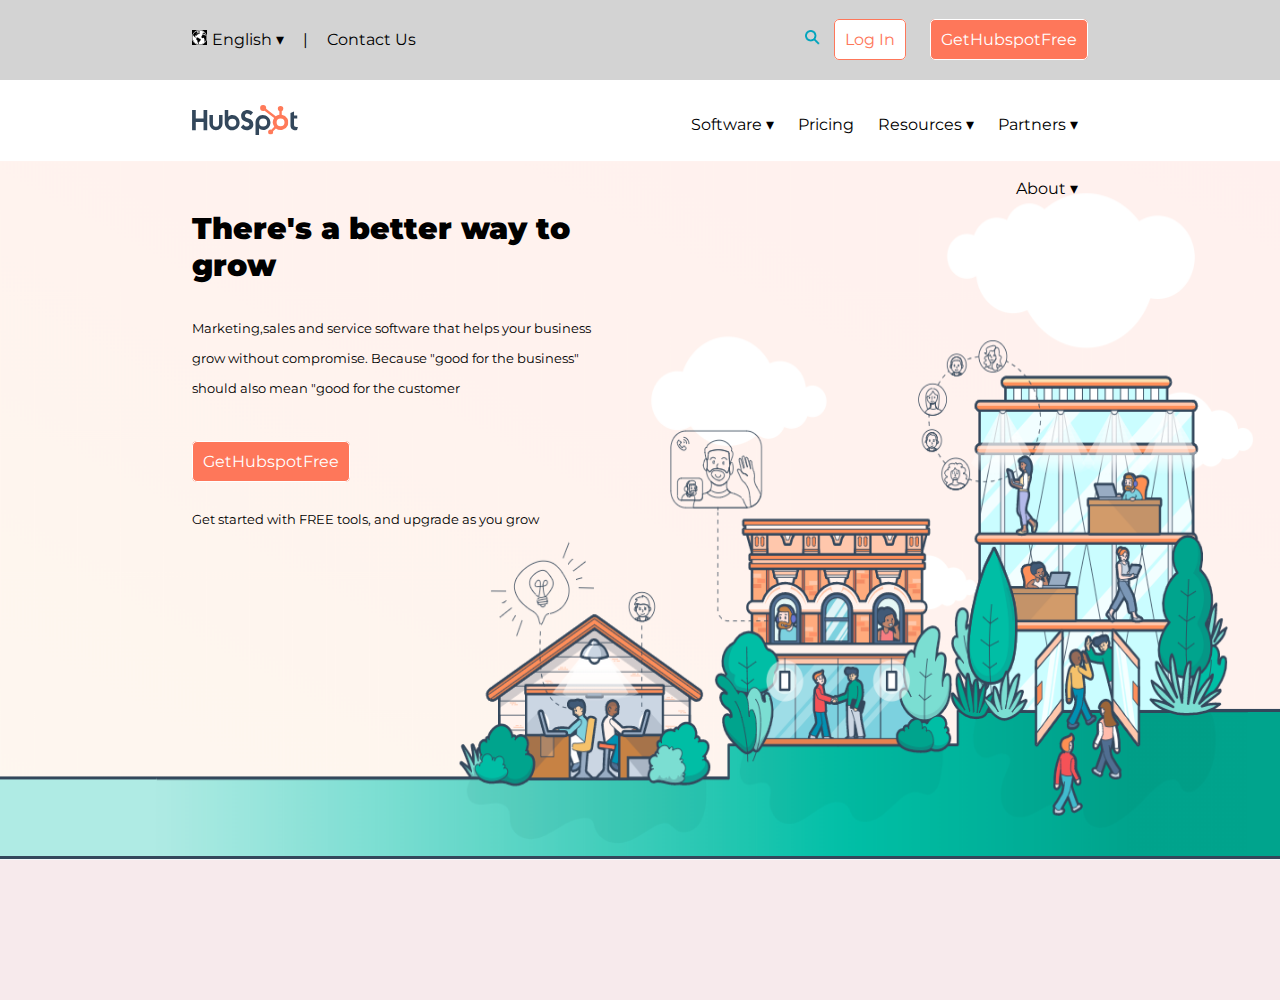
==== index.html @ 4a9423c4 "Site Header complete" ====
<!DOCTYPE html>
<html lang="en">
<head>
    <meta charset="UTF-8">
    <meta http-equiv="X-UA-Compatible" content="IE=edge">
    <meta name="viewport" content="width=device-width, initial-scale=1.0">
    <title>Hubspot</title>
    <link rel="stylesheet" href="./Asset/style.css">
    <link rel="preconnect" href="https://fonts.gstatic.com">
    <link href="https://fonts.googleapis.com/css2?family=Montserrat:wght@200;400;600;800&display=swap" rel="stylesheet"> 
</head>

<body>
    <!-- Header -->
    <header>

        <div class="first_head">
            <nav class="utility clearfix">
                <ul class="left_nav">
                    <li><img class="img_head" src="./Asset/IMG/globe.svg" alt=""><a href="">English &dtrif;</a></li>
                    <div class="vr">|</div>
                    <li><a href="">Contact Us</a></li>
                </ul>
                <ul class="right_nav">
                    <img class="search" src="./Asset/IMG/search-20icon.webp" alt="">
                    <li><a class="login" href="">Log In</a></li>
                    <li><a class="gethub" href="">GetHubspotFree</a></li>
                </ul>
            </nav>
        </div>
        <div class="second_head">
            <nav class="utility clearfix">
                <div class="img_hubspot">
                    <img class="hubspot" src="./Asset/IMG/logo.svg" alt="">
                </div>
                <div class="right_head">
                <ul>
                    <li>Software &dtrif;</li>
                    <li>Pricing</li>
                    <li>Resources &dtrif;</li>
                    <li>Partners &dtrif;</li>
                    <li>About &dtrif;</li>
                </ul>
                </div>
            </nav>
        </div>
        <section class="main_head">
            <div class="utility">
                <div class="s_head">
                    <h1 class="t_head"><strong>There's a better way to grow</strong></h1><br>
                    <p class="p_head">Marketing,sales and service software that helps your business grow without compromise. Because "good for the business" should also mean "good for the customer</p><br>
                    <span class="span_head">GetHubspotFree</span><br>
                    <p class="sp_head">Get started with FREE tools, and upgrade as you grow</p>
                </div>
            </div>
        </section>

    </header>
    
    <!-- /Header -->
    
</body>
</html>
---- Asset/style.css ----
/* Utility */

*{
    box-sizing: border-box;
    margin: 0;
    padding: 0;
    font-family: 'Montserrat', sans-serif;
}

.clearfix::after{
    display: table;
    content: "";
    clear: both;
}

.utility{
    width: 70%;
    margin: auto;
}

/* ******************* */

/* Header */

header{
    height: 1000px;
    background-color: rgb(247, 234, 236);
}

.first_head{
    height: 80px;
    background-color: lightgray;
}

ul li a{
    list-style: none;
    text-decoration: none;
    color: black;
}

.left_nav{
    width: 50%;
}

.img_head{
    background-color: black;
    height: 15px;
    margin-right: 5px;
}

.vr{
    margin-left: 15px;
    margin-right: 15px;
    display: inline-block;
}

.search{
    height: 15px;
}

.login{
    color: #FE775A;
    height: 30px;
    width: 60px;
    padding: 10px 10px;
    background-color: white;
    border: 1px solid #FE775A;
    border-radius: 5px;
    margin-left: 10px;
}   

.gethub{
    color: white;
    height: 30px;
    width: 60px;
    padding: 10px 10px;
    background-color: #FE775A;
    border: 1px solid white;
    border-radius: 5px;
    margin-left: 20px;
}

.left_nav, .right_nav{
    float: left;
}

 .left_nav li{
     display: inline-block;
     margin-top: 30px;
}

.right_nav li{
    display: inline-block;
    margin-top: 30px;
}

.right_nav{
    width: 50%;
    text-align: right;
    right: 0;
}    

.second_head{
    height: 80px;
    background-color: white;
}

.img_hubspot{
    float: left;
    width: 50%;
}

.hubspot{
    float: left;
    margin-top: 25px;
}

.right_head{
    width: 50%;
    float: left;
    text-align: right;
    right: 0;
}

.right_head ul li{
    display: inline-block;
    margin-top: 25px;
    padding: 10px;
}

.main_head{
    height: 700px;
    background-image: url(./IMG/jumbotron.png);
    background-size: 100% 700px;
    background-repeat: no-repeat;
    background-position: right;
}

.s_head{
    height: 400px;
    width: 400px;
}

.t_head{
    font-size: 30px;
    font-weight: 800;
    padding-bottom: 10px;
    padding-top: 50px;
}

.p_head{
    line-height: 30px;
    font-size: small;
    margin-bottom: 30px;
}

.span_head{
    color: white;
    height: 30px;
    width: 60px;
    padding: 10px 10px;
    background-color: #FE775A;
    border: 1px solid white;
    border-radius: 5px;
}

.sp_head{
    font-size: small;
    margin-top: 40px;
}

/* ******************* */
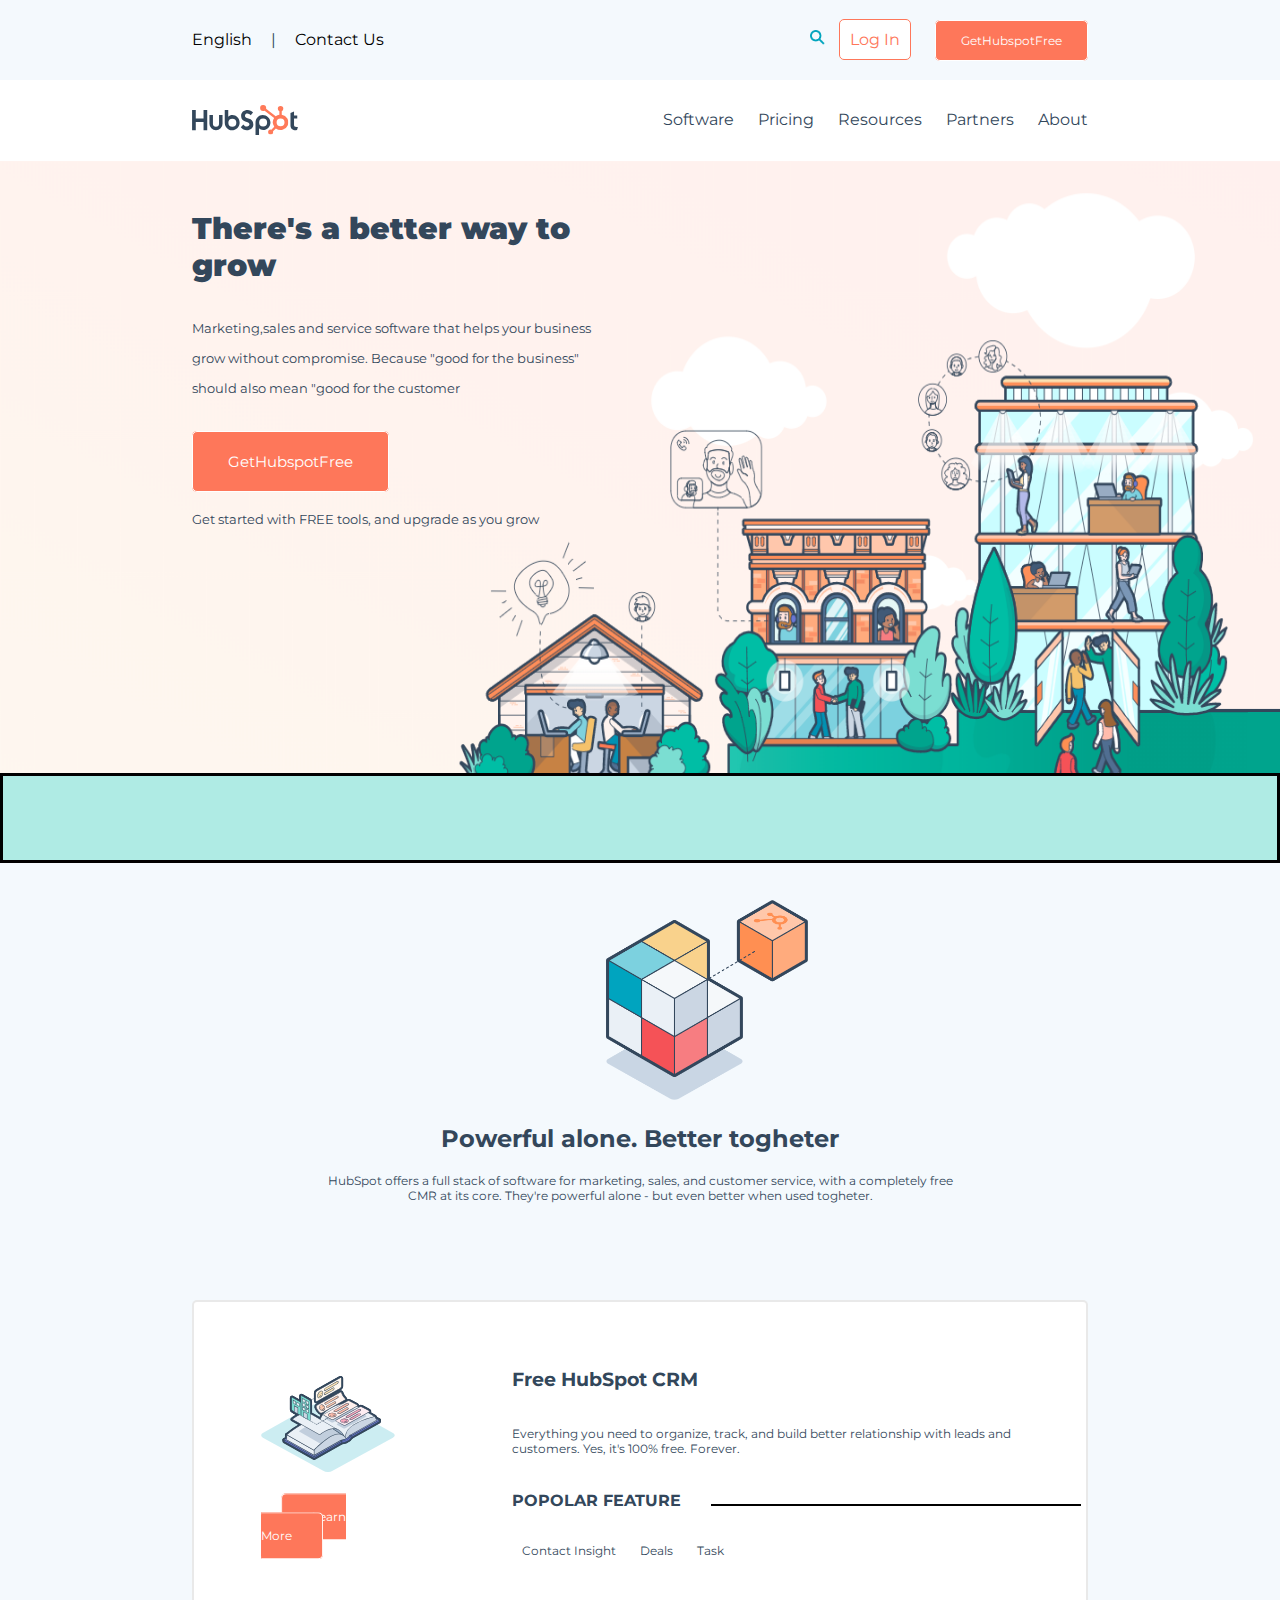
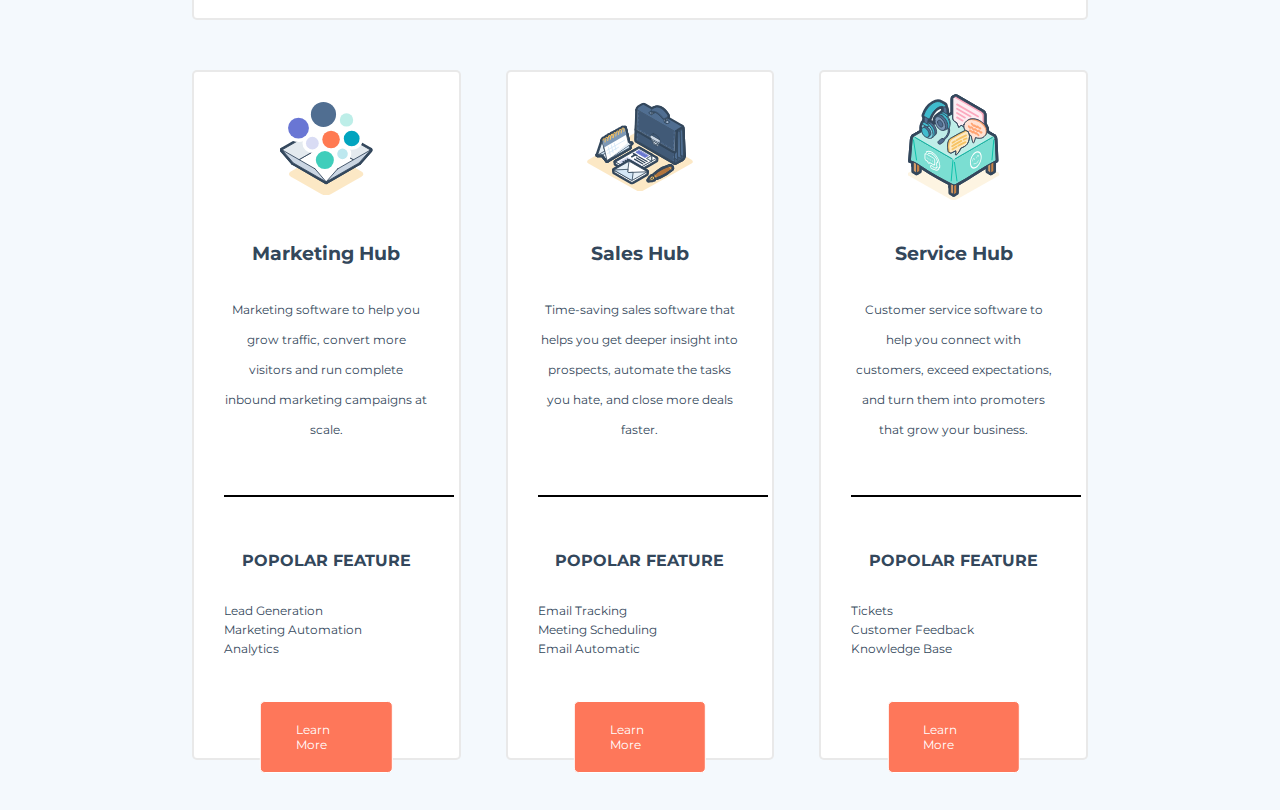
==== commit e3488f41: "First Section Main complete" ====
--- a/index.html
+++ b/index.html
@@ -8,6 +8,8 @@
     <link rel="stylesheet" href="./Asset/style.css">
     <link rel="preconnect" href="https://fonts.gstatic.com">
     <link href="https://fonts.googleapis.com/css2?family=Montserrat:wght@200;400;600;800&display=swap" rel="stylesheet"> 
+    <link rel="stylesheet" href="https://cdnjs.cloudflare.com/ajax/libs/font-awesome/5.15.3/css/all.min.css" integrity="sha512-iBBXm8fW90+nuLcSKlbmrPcLa0OT92xO1BIsZ+ywDWZCvqsWgccV3gFoRBv0z+8dLJgyAHIhR35VZc2oM/gI1w==" crossorigin="anonymous" />
+    <link rel="icon" href="./assets/img/HubSpot-Inversed-Favicon.webp" />
 </head>
 
 <body>
@@ -17,12 +19,18 @@
         <div class="first_head">
             <nav class="utility clearfix">
                 <ul class="left_nav">
-                    <li><img class="img_head" src="./Asset/IMG/globe.svg" alt=""><a href="">English &dtrif;</a></li>
+                    <li>
+                        <a href="">
+                            <i class="fas fa-globe-europe"></i>
+                            English
+                            <i class="fas fa-chevron-down fa-sm fa-fw"></i>
+                        </a>
+                    </li>
                     <div class="vr">|</div>
                     <li><a href="">Contact Us</a></li>
                 </ul>
                 <ul class="right_nav">
-                    <img class="search" src="./Asset/IMG/search-20icon.webp" alt="">
+                    <img class="search" src="./Asset/IMG/search-20icon.webp" alt="Search">
                     <li><a class="login" href="">Log In</a></li>
                     <li><a class="gethub" href="">GetHubspotFree</a></li>
                 </ul>
@@ -31,15 +39,15 @@
         <div class="second_head">
             <nav class="utility clearfix">
                 <div class="img_hubspot">
-                    <img class="hubspot" src="./Asset/IMG/logo.svg" alt="">
+                    <img class="hubspot" src="./Asset/IMG/logo.svg" alt="Logo">
                 </div>
                 <div class="right_head">
                 <ul>
-                    <li>Software &dtrif;</li>
+                    <li>Software <i class="fas fa-chevron-down fa-sm fa-fw"></i></li>
                     <li>Pricing</li>
-                    <li>Resources &dtrif;</li>
-                    <li>Partners &dtrif;</li>
-                    <li>About &dtrif;</li>
+                    <li>Resources <i class="fas fa-chevron-down fa-sm fa-fw"></i></li>
+                    <li>Partners <i class="fas fa-chevron-down fa-sm fa-fw"></i></li>
+                    <li>About <i class="fas fa-chevron-down fa-sm fa-fw"></i></li>
                 </ul>
                 </div>
             </nav>
@@ -51,13 +59,135 @@
                     <p class="p_head">Marketing,sales and service software that helps your business grow without compromise. Because "good for the business" should also mean "good for the customer</p><br>
                     <span class="span_head">GetHubspotFree</span><br>
                     <p class="sp_head">Get started with FREE tools, and upgrade as you grow</p>
+                    
                 </div>
             </div>
+            <div class="hl_head"></div>
         </section>
 
     </header>
     
     <!-- /Header -->
-    
+
+    <!-- Main -->
+    <main>
+
+        <!-- First Section Main -->
+
+        <div class="content_main">
+            <section class="utility">
+                <div class="container_1">
+                    <img class="cube" src="./Asset/IMG/cube.webp" alt="Cube">
+                    <h2 class="h_cube">Powerful alone. Better togheter</h2>
+                    <p class="p_cube">HubSpot offers a full stack of software for marketing, sales, and customer service, with a completely free CMR at its core. They're powerful alone - but even better when used togheter.</p>
+                </div>
+            </section>
+
+            <section class="utility">
+                <div class="container_2 clearfix">
+                    <div class="l_cont">
+                        <div class="position_l">
+                            <img class="book" src="./Asset/IMG/book.svg" alt="Book">
+                            <a class="learnmore" href="">Learn More</a>
+                        </div>
+                    </div>
+                    <div class="r_cont">
+                        <h3 class="r_title">Free HubSpot CRM</h3>
+                        <p class="cont_p">Everything you need to organize, track, and build better relationship with leads and <br> customers. Yes, it's 100% free. Forever.</p>
+                        <h4 class="pt">POPOLAR FEATURE</h4><div class="linee"></div>
+                        <div class="spandiv">
+                            <i class="fas fa-check-circle check"></i><span class="spancont">Contact Insight</span> 
+                            <i class="fas fa-check-circle check"></i><span class="spancont">Deals</span> 
+                            <i class="fas fa-check-circle check"></i><span class="spancont">Task</span>
+                        </div>
+                        
+                    </div>
+
+                </div>
+            </section>
+            
+            <section class="utility">
+                <div class="container_3 clearfix">
+
+                    <aside class="left_aside">
+                        <div class="img_aside">
+                            <img class="buble" src="./Asset/IMG/buble.svg" alt="Buble"><br>
+                            <h3 class="t_aside">Marketing Hub</h3>
+                            <p class="p_aside">Marketing software to help you grow traffic, convert more visitors and run complete inbound marketing campaigns at scale.</p>
+                            <div class="hr_aside"></div><br>
+                            <h4 class="h_aside"s>POPOLAR FEATURE</h4>
+                            <div class="divspan">
+                                <i class="fas fa-check-circle check"></i><span class="s_span">Lead Generation</span><br>
+                                <i class="fas fa-check-circle check"></i><span class="s_span">Marketing Automation</span><br>
+                                <i class="fas fa-check-circle check"></i><span class="s_span">Analytics</span><br>
+                            </div>
+                            <div class="div_learn">
+                                <a class="learn_more" href="">Learn More</a>
+                            </div>
+                            
+                
+                        </div>
+                    </aside>
+
+                    <aside class="center_aside">
+                        <div class="img_aside">
+                            <img class="office" src="./Asset/IMG/office.svg" alt="Office"><br>
+                            <h3 class="t_aside">Sales Hub</h3>
+                            <p class="p_aside">Time-saving sales software that helps you get deeper insight into prospects, automate the tasks you hate, and close more deals faster.</p>
+                            <div class="hr_aside"></div><br>
+                            <h4 class="h_aside"s>POPOLAR FEATURE</h4>
+                            <div class="divspan">
+                                <i class="fas fa-check-circle check"></i><span class="s_span">Email Tracking</span><br>
+                                <i class="fas fa-check-circle check"></i><span class="s_span">Meeting Scheduling</span><br>
+                                <i class="fas fa-check-circle check"></i><span class="s_span">Email Automatic</span><br>
+                            </div>
+                            <div class="div_learn">
+                                <a class="learn_more" href="">Learn More</a>
+                            </div>
+                        </div>
+                    </aside>
+
+                    <aside class="right_aside">
+                        <div class="img_aside">
+                            <img class="table" src="./Asset/IMG/table.svg" alt="Table"><br>
+                            <h3 class="t_aside">Service Hub</h3>
+                            <p class="p_aside">Customer service software to help you connect with customers, exceed expectations, and turn them into promoters that grow your business.</p>
+                            <div class="hr_aside"></div><br>
+                            <h4 class="h_aside"s>POPOLAR FEATURE</h4>
+                            <div class="divspan">
+                                <i class="fas fa-check-circle check"></i><span class="s_span">Tickets</span><br>
+                                <i class="fas fa-check-circle check"></i><span class="s_span">Customer Feedback</span><br>
+                                <i class="fas fa-check-circle check"></i><span class="s_span">Knowledge Base</span><br>
+                            </div>
+                            <div class="div_learn">
+                                <a class="learn_more" href="">Learn More</a>
+                            </div>
+                        </div>
+                    </aside>
+
+                </div>
+
+            </section>
+        </div>
+
+        <!-- /First Section Main -->
+
+        <!-- Second Section Main -->
+
+        <!-- /Second Section Main -->
+
+        <!-- Third Section Main -->
+
+        <!-- /Third Section Main -->
+
+    </main>
+    <!-- /Main -->
+
+    <!-- Footer -->
+    <footer>
+
+    </footer>
+    <!-- /Footer -->
+
 </body>
 </html>--- a/Asset/style.css
+++ b/Asset/style.css
@@ -5,6 +5,7 @@
     margin: 0;
     padding: 0;
     font-family: 'Montserrat', sans-serif;
+    color: #33475B;
 }
 
 .clearfix::after{
@@ -18,18 +19,22 @@
     margin: auto;
 }
 
+.check{
+    color: #FE775A;
+}
+
 /* ******************* */
 
 /* Header */
 
 header{
-    height: 1000px;
-    background-color: rgb(247, 234, 236);
+    height: 800px;
+    background-color: #FFF2EE;
 }
 
 .first_head{
     height: 80px;
-    background-color: lightgray;
+    background-color: #F4F9FD;
 }
 
 ul li a{
@@ -71,9 +76,8 @@
 
 .gethub{
     color: white;
-    height: 30px;
-    width: 60px;
-    padding: 10px 10px;
+    font-size: 12px;
+    padding: 12px 25px;
     background-color: #FE775A;
     border: 1px solid white;
     border-radius: 5px;
@@ -107,7 +111,7 @@
 
 .img_hubspot{
     float: left;
-    width: 50%;
+    width: 30%;
 }
 
 .hubspot{
@@ -116,7 +120,7 @@
 }
 
 .right_head{
-    width: 50%;
+    width: 70%;
     float: left;
     text-align: right;
     right: 0;
@@ -124,8 +128,9 @@
 
 .right_head ul li{
     display: inline-block;
-    margin-top: 25px;
-    padding: 10px;
+    margin-top: 30px;
+    padding-left: 20px;
+    padding-right: 0;
 }
 
 .main_head{
@@ -134,6 +139,7 @@
     background-size: 100% 700px;
     background-repeat: no-repeat;
     background-position: right;
+    position: relative;
 }
 
 .s_head{
@@ -156,9 +162,8 @@
 
 .span_head{
     color: white;
-    height: 30px;
-    width: 60px;
-    padding: 10px 10px;
+    font-size: 15px;
+    padding: 20px 35px;
     background-color: #FE775A;
     border: 1px solid white;
     border-radius: 5px;
@@ -169,4 +174,261 @@
     margin-top: 40px;
 }
 
+.hl_head{
+    background-color: #AFEBE4;
+    height: 90px;
+    margin-top: 213px;
+    border: 3px solid black;
+}
+
+/* ******************* */
+
+/* Main */
+
+/* First Section Main */
+
+.content_main{
+    background-color: #F4F9FD;
+    width: 100%;
+    padding-bottom: 50px;
+}
+
+.container_1{
+    height: 500px;
+    width: 70%;
+    margin: auto;
+}
+
+.cube{
+    height: 200px;
+    margin-top: 100px;
+    margin-left: 215px;
+}
+
+.h_cube{
+    text-align: center;
+    margin-top: 20px;
+}
+
+.p_cube{
+    text-align: center;
+    margin-top: 20px;
+    font-size: 12px;
+}
+
+.container_2{
+    height: 320px;
+    background-color: white;
+    border: 2px solid rgba(211, 211, 211, 0.5) ;
+    border-radius: 5px;
+}
+
+.l_cont{
+    height: 100%;
+    width: 30%;
+    float: left;
+    position: relative;
+}
+
+.position_l{
+    position: absolute;
+    top: 50%;
+    left: 50%;
+    transform: translate(-50%, -50%);
+}
+
+.book{
+    width: 100%;
+    margin-bottom: 30px;
+}
+
+.learnmore{
+    color: white;
+    font-size: 12px;
+    padding: 15px 30px;
+    background-color: #FE775A;
+    border: 1px solid white;
+    border-radius: 5px;
+    margin-left: 20px;
+    text-decoration: none;
+    text-align: center;
+}
+
+.r_cont{
+    height: 100%;
+    width: 70%;
+    float: left;
+    padding-left: 50px;
+}
+
+.r_title{
+    margin-top: 65px;
+    font-size: 1.2rem;
+}
+
+.cont_p{
+    font-size: 12px;
+    margin-top: 35px;
+}
+
+.pt{
+    margin-top: 35px;
+    display: inline-block;
+}
+
+.linee{
+    width: 370px;
+    border: 0.5px solid black;
+    display: inline-block;
+    margin-left: 30px;
+}
+
+.spandiv{
+    margin-top: 30px;
+}
+
+.spancont{
+    font-size: 12px;
+    margin-left: 10px;
+    margin-right: 10px;
+}    
+
+.container_3{
+    height: 690px;
+    margin-top: 50px;
+    width: 100%;
+}
+
+.left_aside{
+    float: left;
+    width: 30%;
+    margin-right: 5%;
+    height: 100%;
+    background-color: white;
+    border: 2px solid rgba(211, 211, 211, 0.5);
+    border-radius: 5px;
+}
+
+.img_aside{
+    height: 150px;
+    position: relative;
+}
+
+.buble{
+    width: 35%;
+    position: absolute;
+    top: 50%;
+    left: 50%;
+    transform: translate(-50%, -50%);
+}
+
+.t_aside{
+    text-align: center;
+    margin-top: 150px;
+    font-size: 1.2rem;
+}
+
+.p_aside{
+    font-size: 12px;
+    text-align: center;
+    margin-top: 30px;
+    padding-left: 30px;
+    padding-right: 30px;
+    line-height: 30px;
+}
+
+.hr_aside{
+    border: 0.5px solid black;
+    width: 230px;
+    margin-top: 50px;
+    margin-left: 30px;
+}
+
+.h_aside{
+    text-align: center;
+    margin-top: 35px;
+}
+
+.s_span{
+    font-size: 12px;
+    padding-left: 10px;
+}
+
+.divspan{
+    margin-top: 30px;
+    margin-left: 20px;
+}
+
+.div_learn{
+    height: 100px;
+    margin-top: 30px;
+    position: relative;
+}
+
+.learn_more{
+    color: white;
+    font-size: 12px;
+    padding: 20px 35px;
+    background-color: #FE775A;
+    border: 1px solid white;
+    border-radius: 5px;
+    text-decoration: none;
+    position: absolute;
+    top: 50%;
+    left: 50%;
+    transform: translate(-50%, -50%);
+}
+
+.center_aside{
+    float: left;
+    width: 30%;
+    margin-right: 5%;
+    height: 100%;
+    background-color: white;
+    border: 2px solid rgba(211, 211, 211, 0.5);
+    border-radius: 5px;
+}
+
+.office{
+    width: 40%;
+    position: absolute;
+    top: 50%;
+    left: 50%;
+    transform: translate(-50%, -50%);
+}
+
+.right_aside{
+    float: left;
+    width: 30%;
+    background-color: black;
+    height: 100%;
+    background-color: white;
+    border: 2px solid rgba(211, 211, 211, 0.5);
+    border-radius: 5px;
+}
+
+.table{
+    width: 35%;
+    position: absolute;
+    top: 50%;
+    left: 50%;
+    transform: translate(-50%, -50%);
+}
+
+/* ******************* */
+
+/* Second Section Main */
+
+/* ******************* */
+
+/* Third Section Main */
+
+/* ******************* */
+
+/* ******************* */
+
+/* Footer */
+
+
+
 /* ******************* */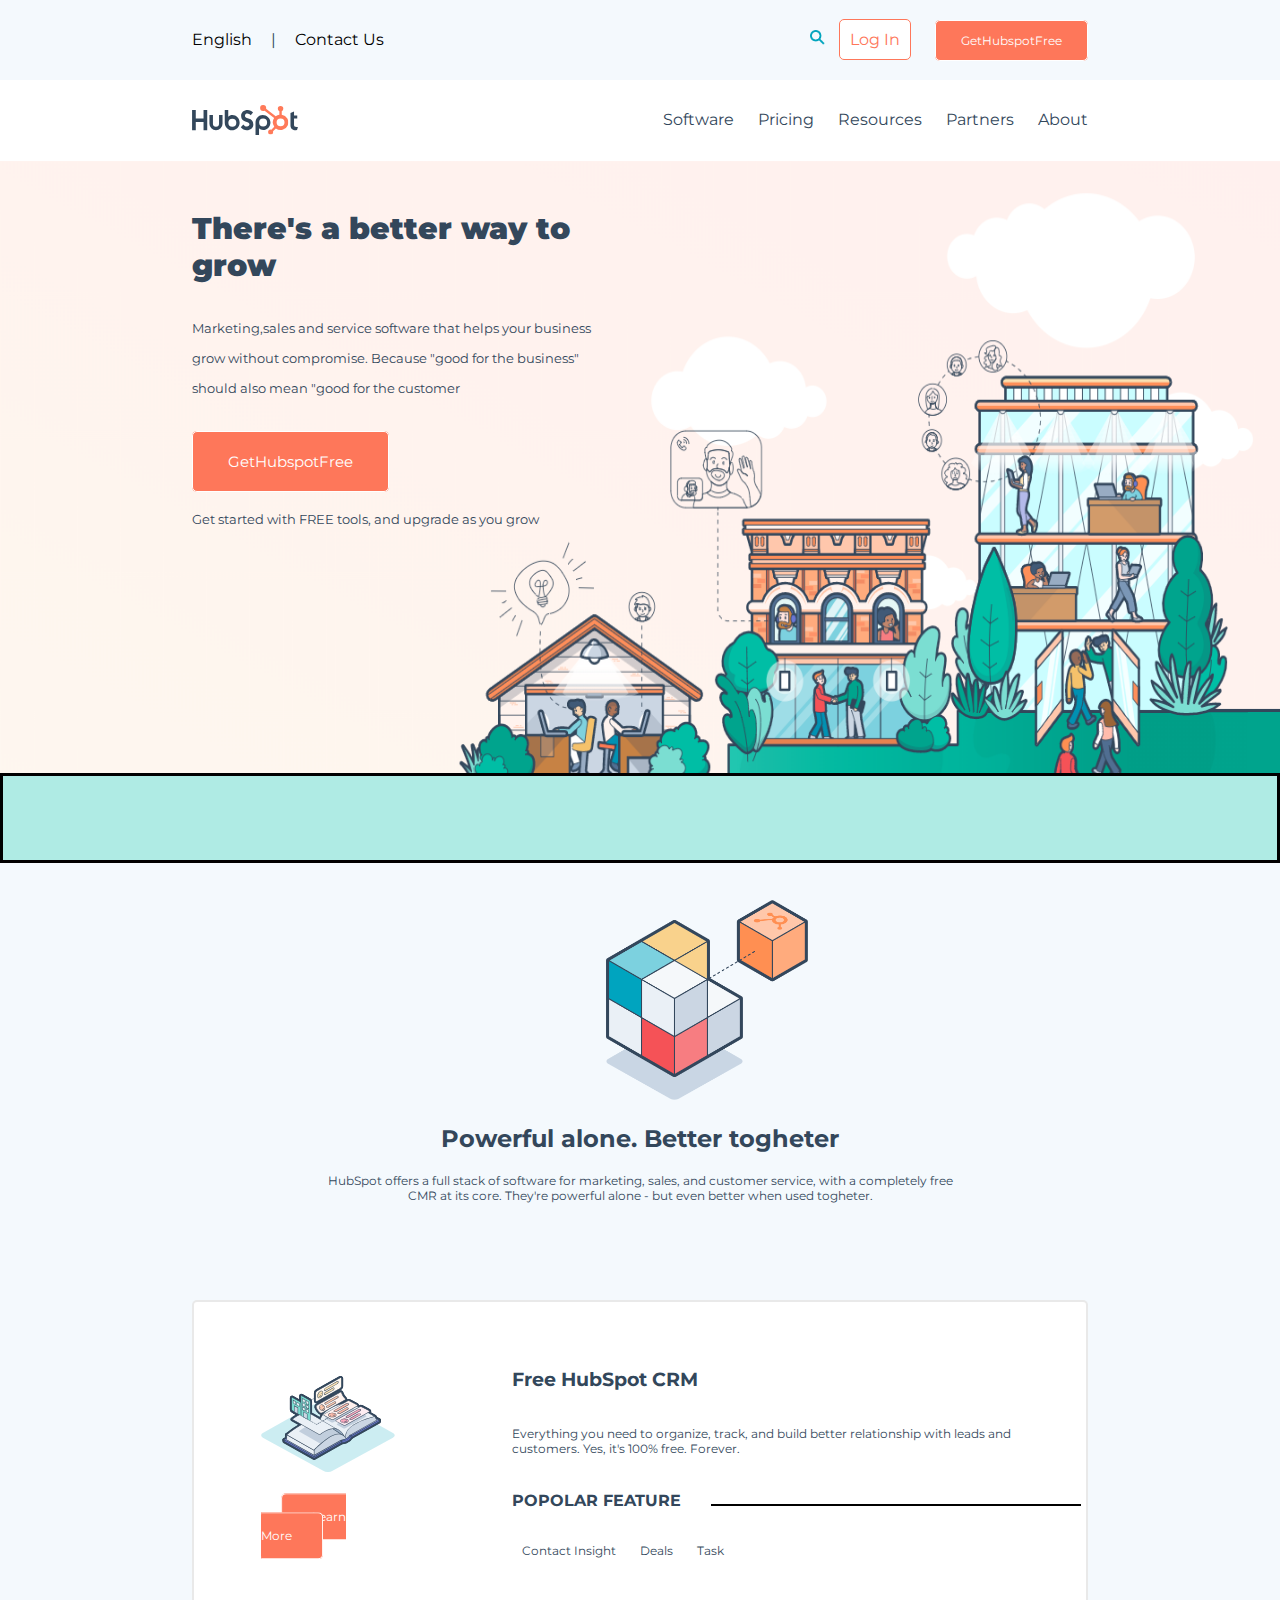
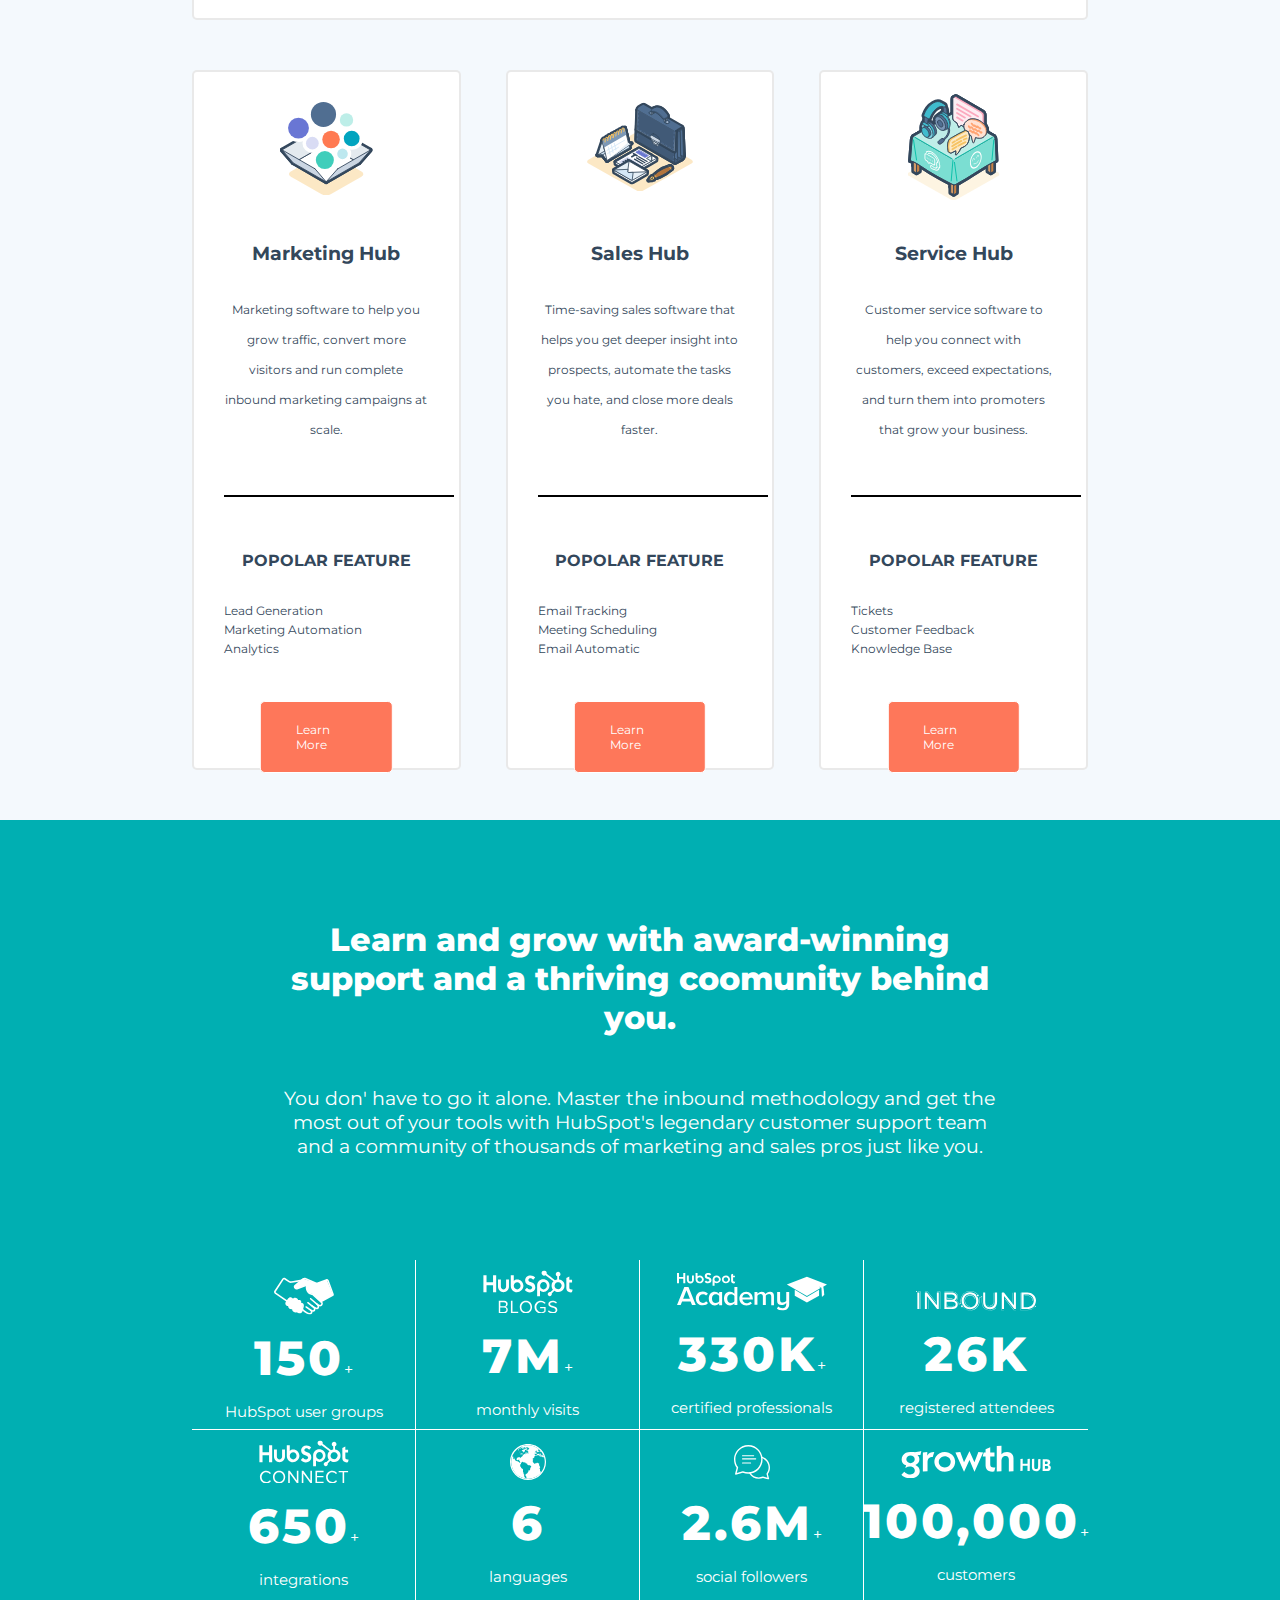
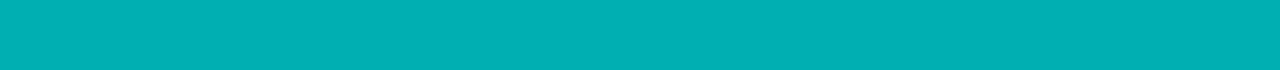
==== commit d1fa49cf: "Second Section Main complete" ====
--- a/index.html
+++ b/index.html
@@ -174,6 +174,79 @@
 
         <!-- Second Section Main -->
 
+        <div class="contblue">
+            <section class="sectionblue utility">
+                <div class="divblue">
+                    <h2 class="hblue">Learn and grow with award-winning support and a thriving coomunity behind you.</h2><br>
+                    <p class="pblue">You don' have to go it alone. Master the inbound methodology and get the most out of your tools with HubSpot's legendary customer support team and a community of thousands of marketing and sales pros just like you.</p>
+                </div>
+            </section>
+
+            <section class="sectable utility">
+                <div class="mastertable clearfix">
+                    <div class="table1">
+                        <div class="tablecenter">
+                            <img class="imgtable" src="./Asset/IMG/hands.svg" alt=""><br>
+                            <h3 class="htable">150</h3><span class="plustable">+</span><br>
+                            <p class="stable">HubSpot user groups</p>
+                        </div>
+                    </div>
+                    <div class="table2">
+                        <div class="tablecenter">
+                            <img class="imgtableblog" src="./Asset/IMG/blogs.svg" alt=""><br>
+                            <h3 class="htable">7M</h3><span class="plustable">+</span><br>
+                            <p class="stable">monthly visits</p>
+                        </div>
+                    </div>
+                    <div class="table3">
+                        <div class="tablecenter">
+                            <img class="imgtableac" src="./Asset/IMG/academy.svg" alt=""><br>
+                            <h3 class="htable">330K</h3><span class="plustable">+</span><br>
+                            <p class="stable">certified professionals</p>
+                        </div>
+                    </div>
+                    <div class="table4">
+                        <div class="tablecenter">
+                            <img class="imgtablebound" src="./Asset/IMG/inbound.svg" alt=""><br>
+                            <h3 class="htable">26K</h3><br>
+                            <p class="stable">registered attendees</p>
+                        </div>
+                    </div>
+                    <div class="table5">
+                        <div class="tablecenter">
+                            <img class="imgtableconn" src="./Asset/IMG/connect.svg" alt=""><br>
+                            <h3 class="htable">650</h3><span class="plustable">+</span><br>
+                            <p class="stable">integrations</p>
+                        </div>
+                    </div>
+                    <div class="table6">
+                        <div class="tablecenter">
+                            <img class="imgtableglobe" src="./Asset/IMG/globe.svg" alt=""><br>
+                            <h3 class="htable">6</h3><br>
+                            <p class="stable">languages</p>
+                        </div>
+                    </div>
+                    <div class="table7">
+                        <div class="tablecenter">
+                            <img class="imgtablefollow" src="./Asset/IMG/followers.svg" alt=""><br>
+                            <h3 class="htable">2.6M</h3><span class="plustable">+</span><br>
+                            <p class="stable">social followers</p>
+                        </div>
+                    </div>
+                    <div class="table8">
+                        <div class="tablecenter">
+                            <img class="imgtablegrowth" src="./Asset/IMG/growth.svg" alt=""><br>
+                            <h3 class="htable">100,000</h3><span class="plustable">+</span><br>
+                            <p class="stable">customers</p>
+                        </div>
+                    </div>
+
+                </div>
+
+            </section>
+
+        </div>
+
         <!-- /Second Section Main -->
 
         <!-- Third Section Main -->
--- a/Asset/style.css
+++ b/Asset/style.css
@@ -294,7 +294,7 @@
 }    
 
 .container_3{
-    height: 690px;
+    height: 700px;
     margin-top: 50px;
     width: 100%;
 }
@@ -419,6 +419,179 @@
 
 /* Second Section Main */
 
+.contblue{
+    height: 850px;
+    background-color: #00AFB2;
+}
+
+.sectionblue{
+    height: 40%;
+}
+
+.divblue{
+    width: 80%;
+    margin: auto;
+    padding-top: 100px;
+    
+}
+
+.hblue{
+    font-size: 2rem;
+    font-weight: 800;
+    text-align: center;
+    color: white;
+}
+
+.pblue{
+    text-align: center;
+    font-size: 1.2rem;
+    padding-top: 30px;
+    color: white;
+}
+
+.sectable{
+    height: 40%;
+    margin-top: 100px;
+}
+
+.mastertable{
+    height: 100%;
+    width: 100%;
+}
+
+.tablecenter{
+    position: absolute;
+    top: 50%;
+    left: 50%;
+    transform: translate(-50%, -50%);
+    text-align: center;
+    width: 300px;
+}
+
+.imgtable{
+    width: 20%;
+}
+
+.htable{
+    color: white;
+    font-weight: 800;
+    font-size: 3rem;
+    display: inline-block;
+    letter-spacing: 3px;
+    padding-top: 10px;
+}  
+
+.plustable{
+    color: white;
+}
+
+.stable{
+    color: white;
+    font-size: 15px;
+    text-align: center;
+    width: 300px;
+    margin-top: 15px;
+
+}
+
+.table1{
+    float: left;
+    width: 25%;
+    height: 50%;
+    position: relative;
+    border-bottom: 1px solid white;
+    border-right: 1px solid white;
+}
+
+
+
+.table2{
+    float: left;
+    width: 25%;
+    height: 50%;
+    position: relative;
+    border-bottom: 1px solid white;
+    border-right: 1px solid white;
+    
+}
+
+.imgtableblog{
+    width: 30%;
+}
+
+.table3{
+    float: left;
+    width: 25%;
+    height: 50%;
+    position: relative;
+    border-bottom: 1px solid white;
+    border-right: 1px solid white;
+}
+
+.imgtableac{
+    width: 50%;
+}
+.table4{
+    float: left;
+    width: 25%;
+    height: 50%;
+    position: relative;
+    border-bottom: 1px solid white;
+}
+
+.imgtablebound{
+    width:40%;
+}
+
+.table5{
+    float: left;
+    width: 25%;
+    height: 50%;
+    position: relative;
+    border-right: 1px solid white;
+}
+
+.imgtableconn{
+    width: 30%;
+}
+
+.table6{
+    float: left;
+    width: 25%;
+    height: 50%;
+    position: relative;
+    border-right: 1px solid white;
+}
+
+.imgtableglobe{
+    width: 12%;
+}
+
+.table7{
+    float: left;
+    width: 25%;
+    height: 50%;
+    position: relative;
+    border-right: 1px solid white;
+}
+
+.imgtablefollow{
+    width: 12%;
+}
+
+.table8{
+    float: left;
+    width: 25%;
+    height: 50%;
+    position: relative;
+}
+
+.imgtablegrowth{
+    width: 50%;
+}
+
+
+
 /* ******************* */
 
 /* Third Section Main */
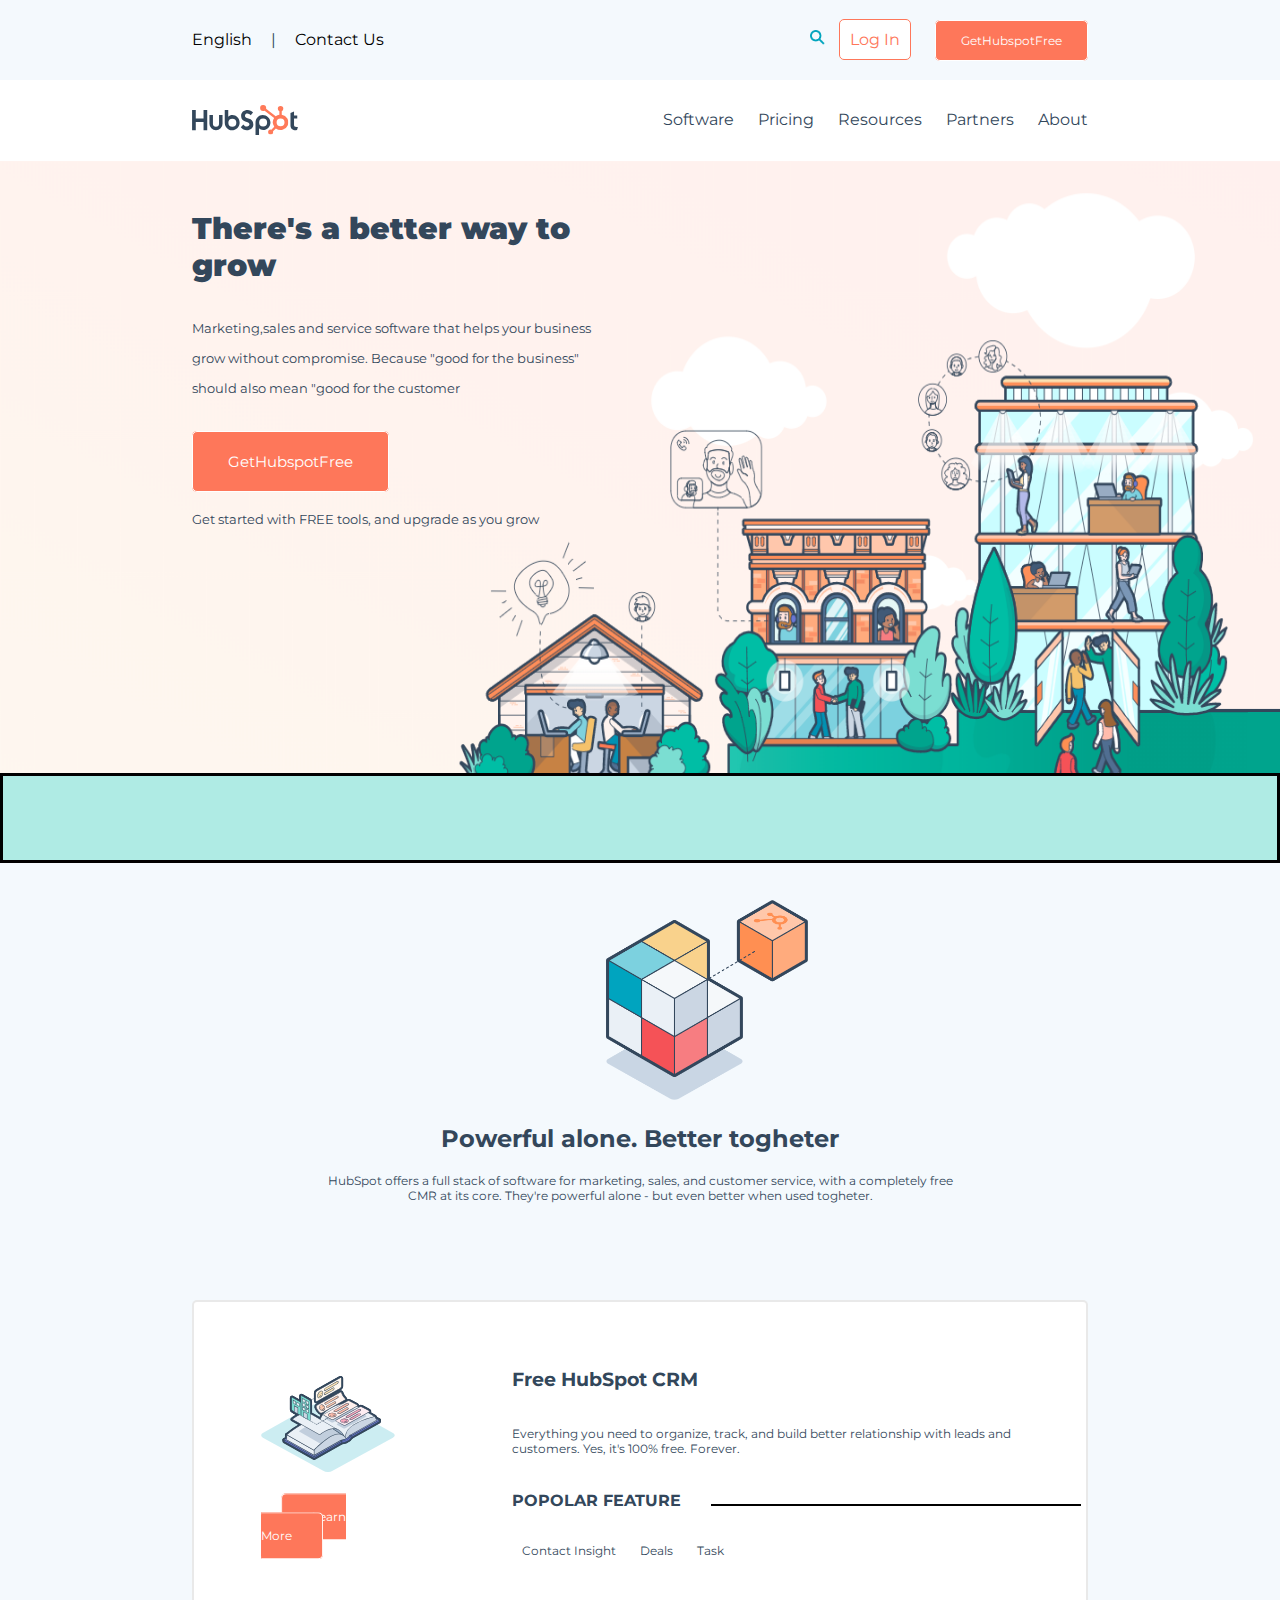
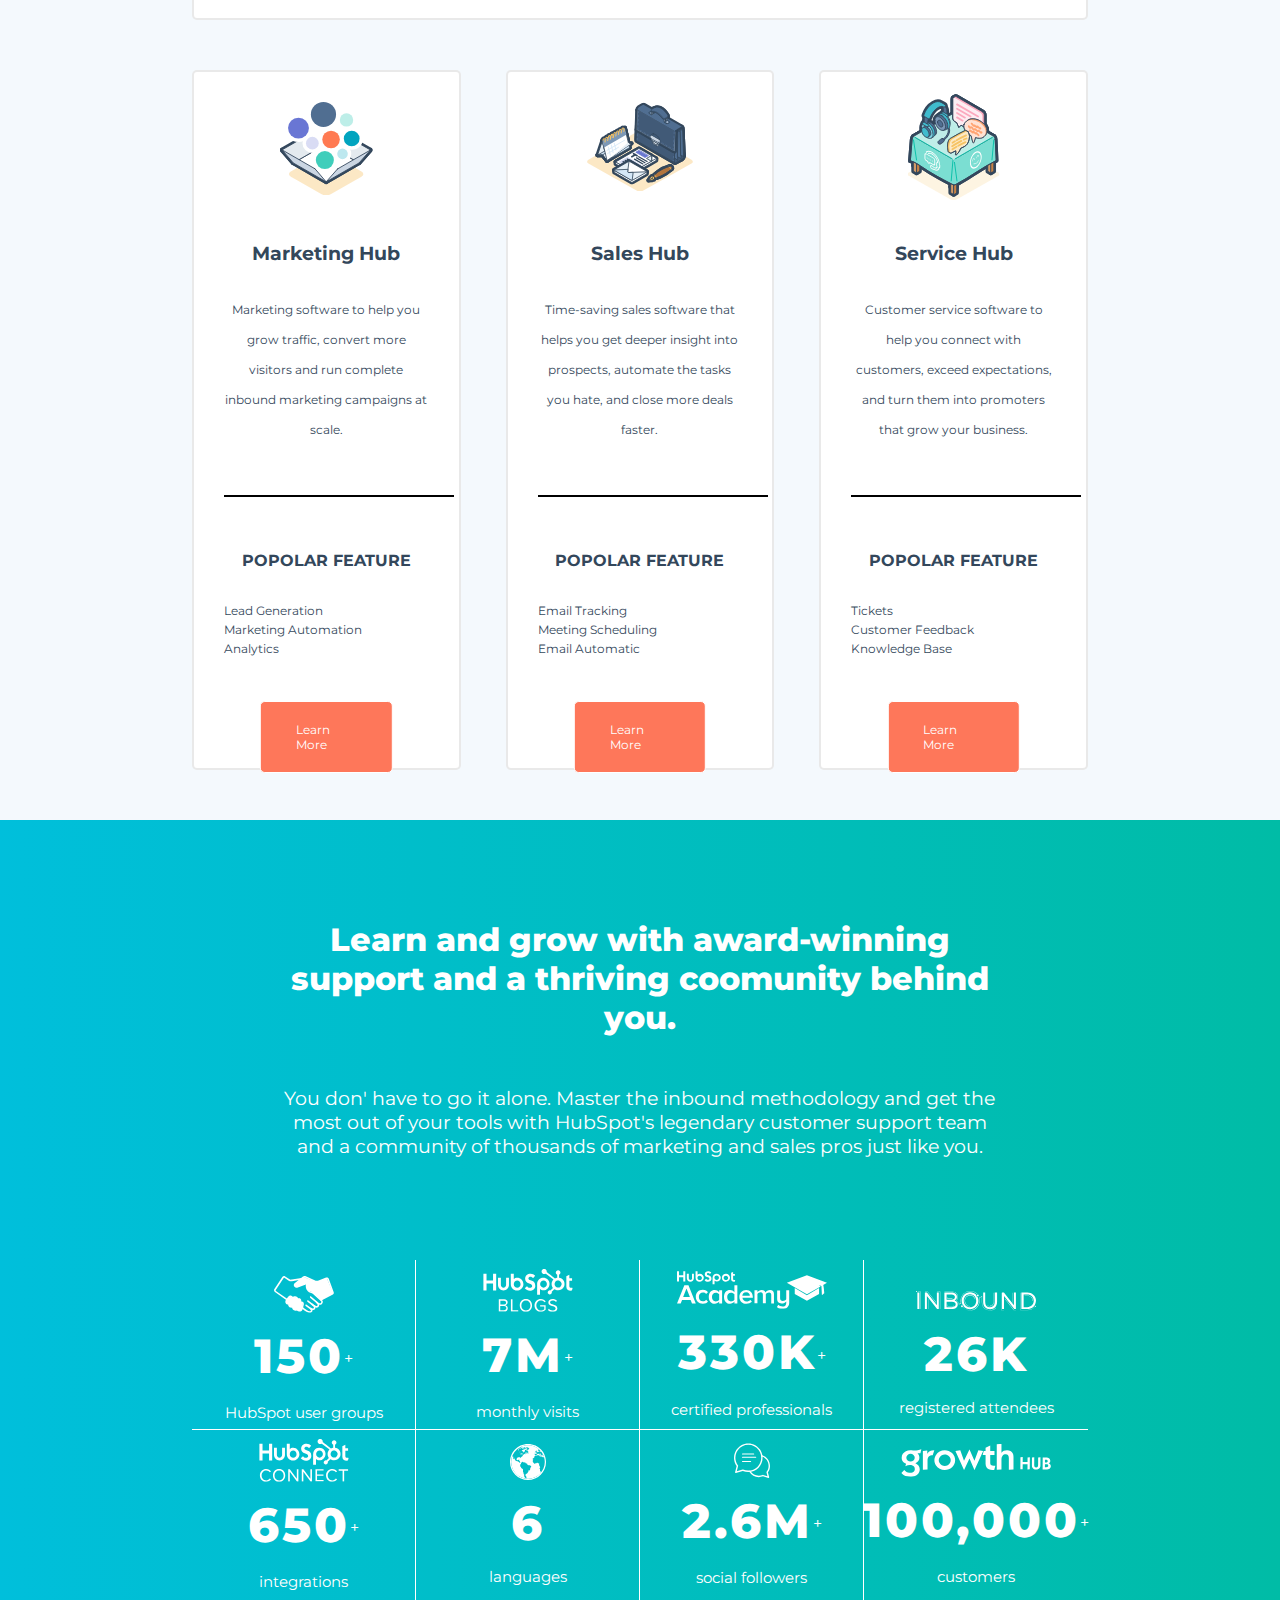
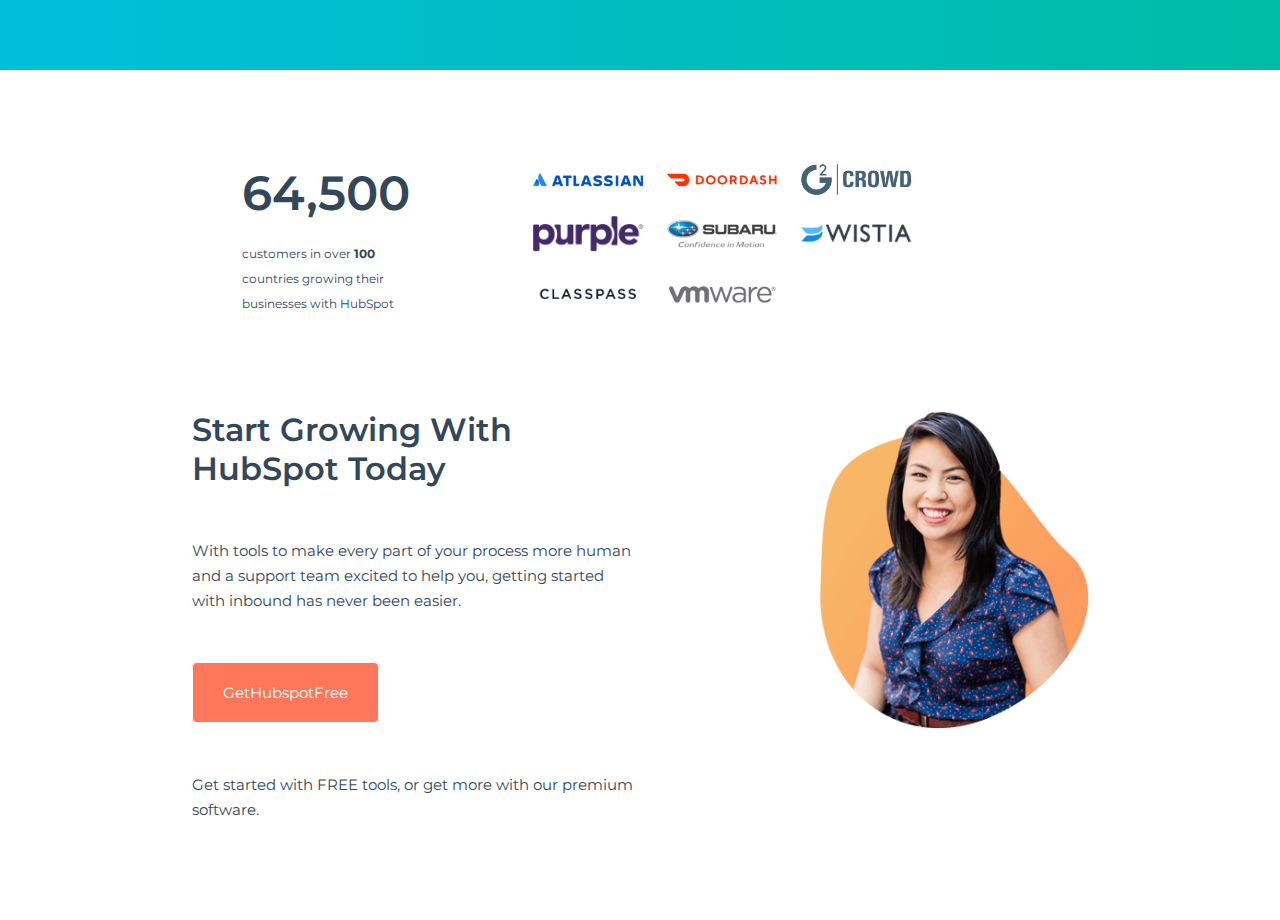
==== commit 9357820d: "Third Section Main complete" ====
--- a/index.html
+++ b/index.html
@@ -251,6 +251,43 @@
 
         <!-- Third Section Main -->
 
+        <section class="secpartner utility">
+
+            <div class="firstpartner clearfix">
+                <div class="firstpartnerleft">
+                    <div class="partnerposition">
+                        <h2 class="hfirstleft">64,500</h2><br>
+                        <p class="pfirstleft">customers in over <strong>100</strong> countries growing their businesses with HubSpot </p>
+                    </div>
+                </div>
+                <div class="divlogo">
+                    <div class="logomargin partnerposition clearfix">
+                        <img class="partnerlogo" src="./Asset/IMG/atlasian.webp" alt="Logo Atlassian">
+                        <img class="partnerlogo" src="./Asset/IMG/doordash.webp" alt="Logo Doordash">
+                        <img class="partnerlogo" src="./Asset/IMG/g2crowd.webp" alt="Logo Crowd">
+                        <img class="partnerlogo" src="./Asset/IMG/purple.webp" alt="Logo Purple">
+                        <img class="partnerlogo" src="./Asset/IMG/subaru.webp" alt="Logo Subaru">
+                        <img class="partnerlogo" src="./Asset/IMG/wistia.webp" alt="Logo Wistia">
+                        <img class="partnerlogo" src="./Asset/IMG/classpass.webp" alt="Logo Classpass">
+                        <img class="partnerlogo" src="./Asset/IMG/vmware.webp" alt="Logo VMware">
+                    </div>
+                </div>
+            </div>
+
+            <div class="secondpartner clearfix">
+                <div class="divadvertising">
+                    <h3 class="hadvertising">Start Growing With HubSpot Today</h3>
+                    <p class="padvertising">With tools to make every part of your process more human and a support team excited to help you, getting started with inbound has never been easier.</p>
+                    <a class="gethubadvertising" href="">GetHubspotFree</a>
+                    <p class="padvertising2">Get started with FREE tools, or get more with our premium software.</p>
+                </div>
+                <div class="happyuser">
+                    <img src="./Asset/IMG/woman.webp" alt="">
+                </div>
+            </div>
+
+        </section>
+
         <!-- /Third Section Main -->
 
     </main>
--- a/Asset/style.css
+++ b/Asset/style.css
@@ -421,7 +421,7 @@
 
 .contblue{
     height: 850px;
-    background-color: #00AFB2;
+    background: linear-gradient(270deg, #00BCA6 0%, #00BFDB 100%);
 }
 
 .sectionblue{
@@ -483,6 +483,9 @@
 
 .plustable{
     color: white;
+    vertical-align: middle;
+    display: inline-block;
+    margin-bottom: 20px;
 }
 
 .stable{
@@ -590,12 +593,109 @@
     width: 50%;
 }
 
-
-
 /* ******************* */
 
 /* Third Section Main */
 
+.secpartner{
+    height: 850px;
+}
+
+.firstpartner{
+    height: 40%;
+}
+
+.firstpartnerleft{
+    height: 100%;
+    width: 30%;
+    position: relative;
+    float: left;
+}
+
+.partnerposition{
+    position: absolute;
+    top: 50%;
+    left: 50%;
+    transform: translate(-50%, -50%);
+}
+
+.hfirstleft{
+    font-size: 3rem;
+    font-weight: 600;
+}
+
+.pfirstleft{
+    font-size: 12px;
+    line-height: 25px;
+}
+
+.divlogo{
+    height: 100%;
+    width: 70%;
+    float: left;
+    position: relative;
+}
+
+.logomargin{
+    width: 80%;
+}
+
+.partnerlogo{
+    width: 110px;
+    margin: 10px;
+    vertical-align: middle;
+}
+
+
+.secondpartner{
+    height: 60%;
+}
+
+.divadvertising{
+    height: 100%;
+    width: 50%;
+    float: left;
+}
+
+.hadvertising{
+    font-weight: 600;
+    font-size: 2rem;
+}
+
+.padvertising{
+    margin-top: 50px;
+    font-size: 15px;
+    line-height: 25px;
+    margin-bottom: 70px;
+}
+
+.gethubadvertising{
+    color: white;
+    font-size: 15px;
+    padding: 20px 30px;
+    background-color: #FE775A;
+    border: 1px solid white;
+    border-radius: 5px;
+    text-decoration: none;
+}
+
+.padvertising2{
+    margin-top: 70px;
+    font-size: 15px;
+    line-height: 25px;
+}
+
+.happyuser{
+    height: 100%;
+    width: 50%;
+    float: left;
+}
+
+.happyuser img{
+    width: 60%;
+    margin-left: 180px;
+}
+
 /* ******************* */
 
 /* ******************* */
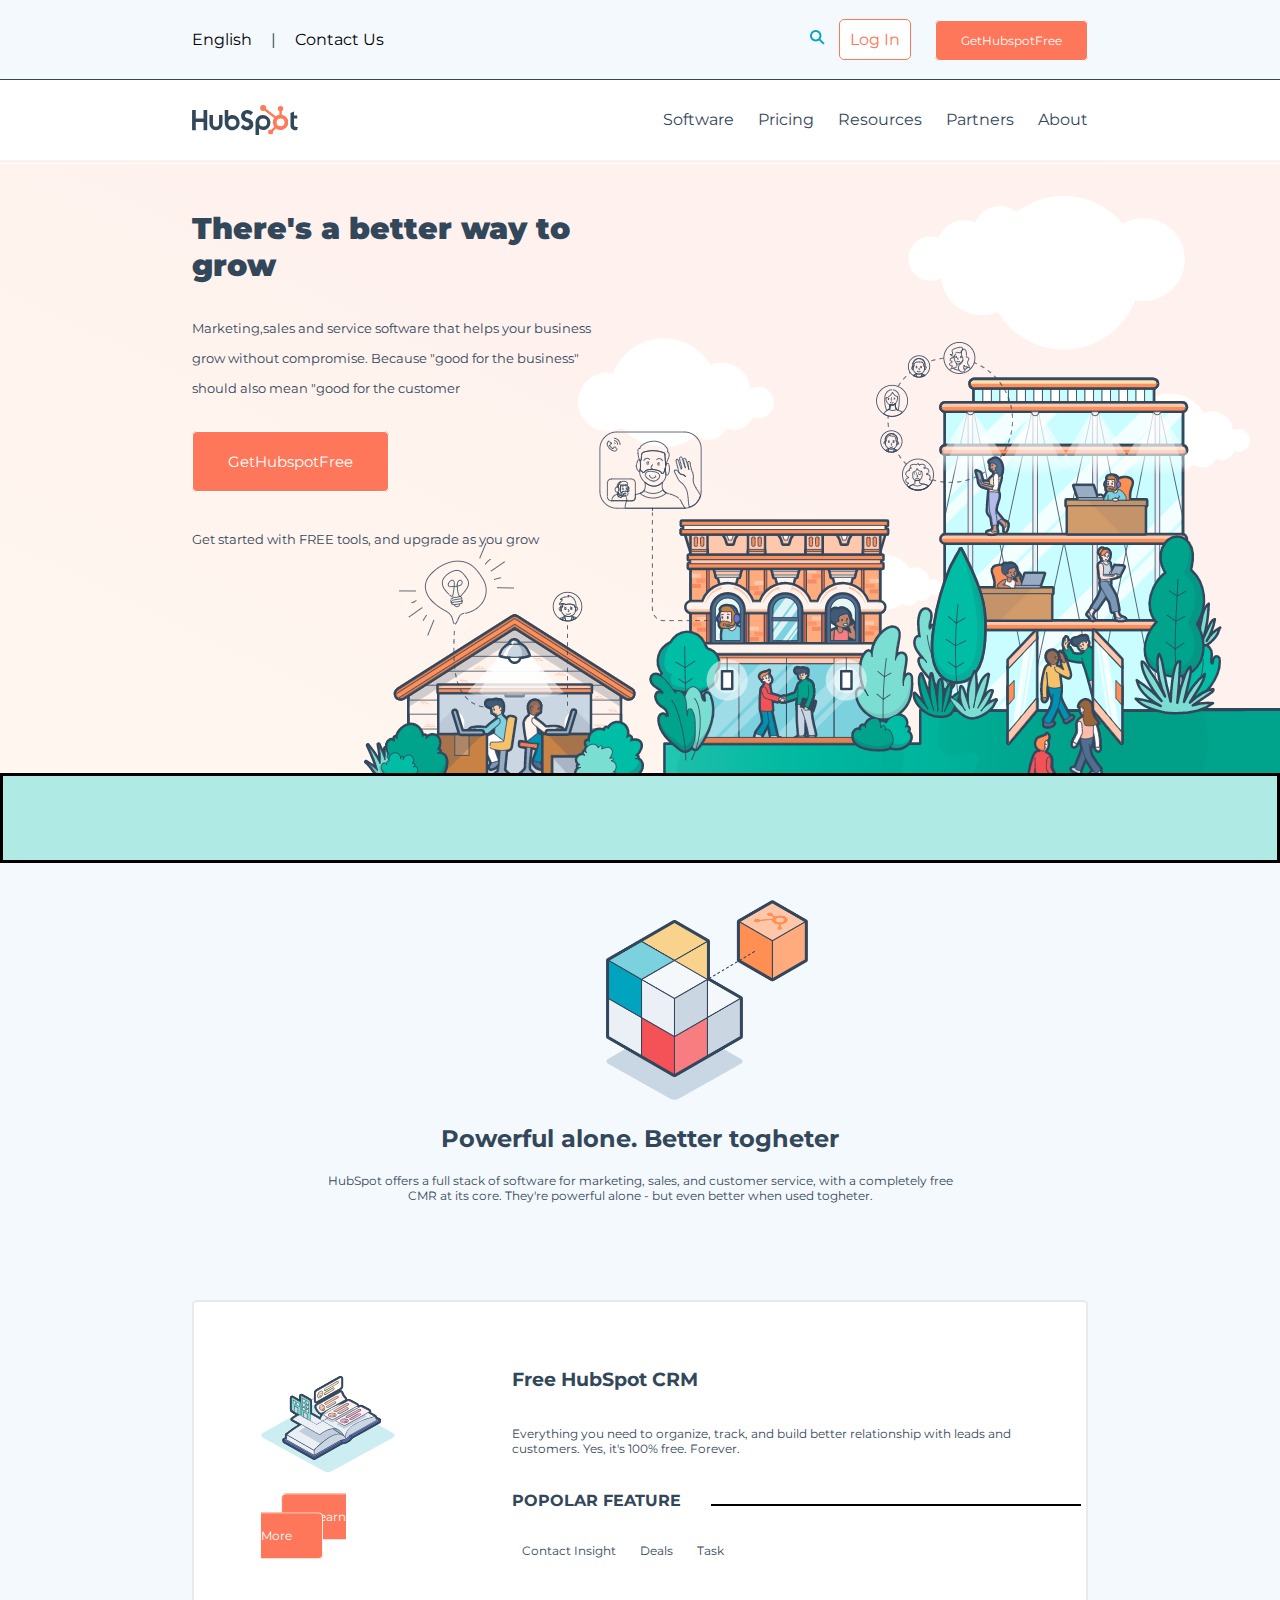
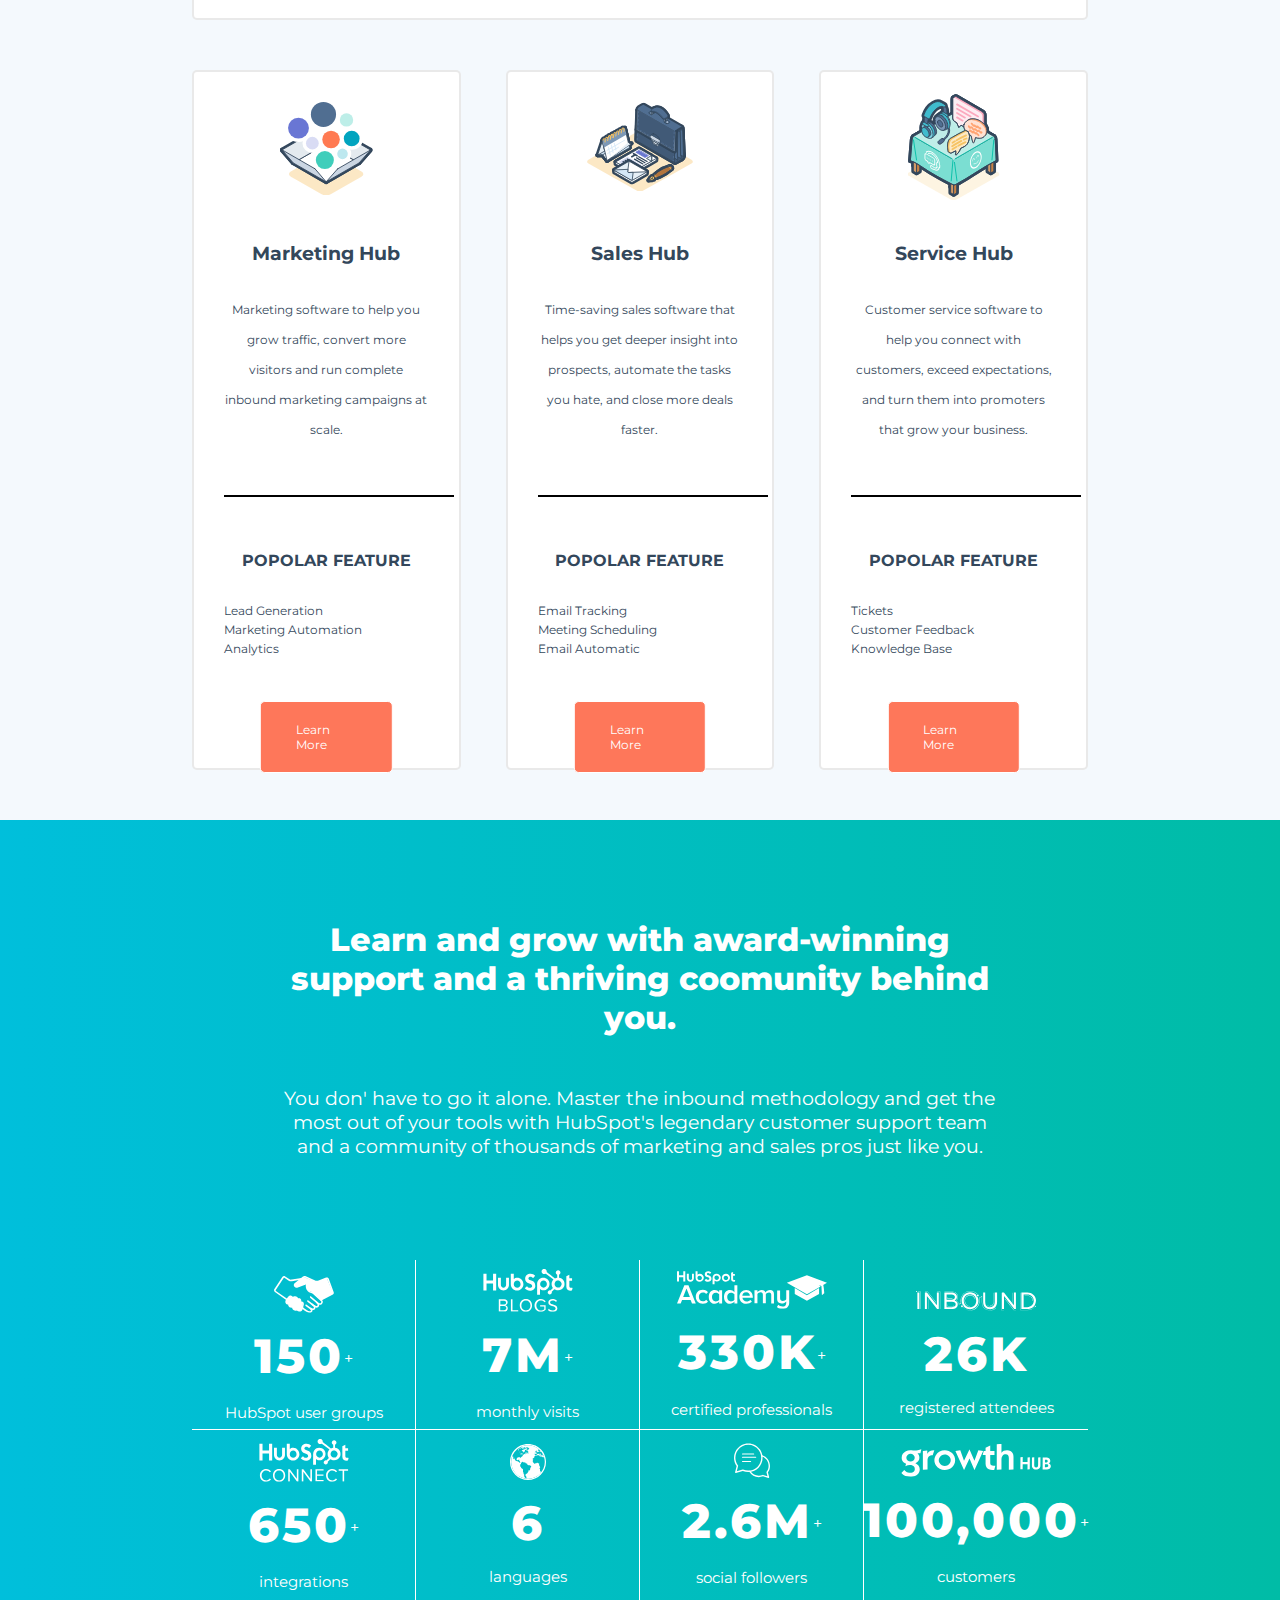
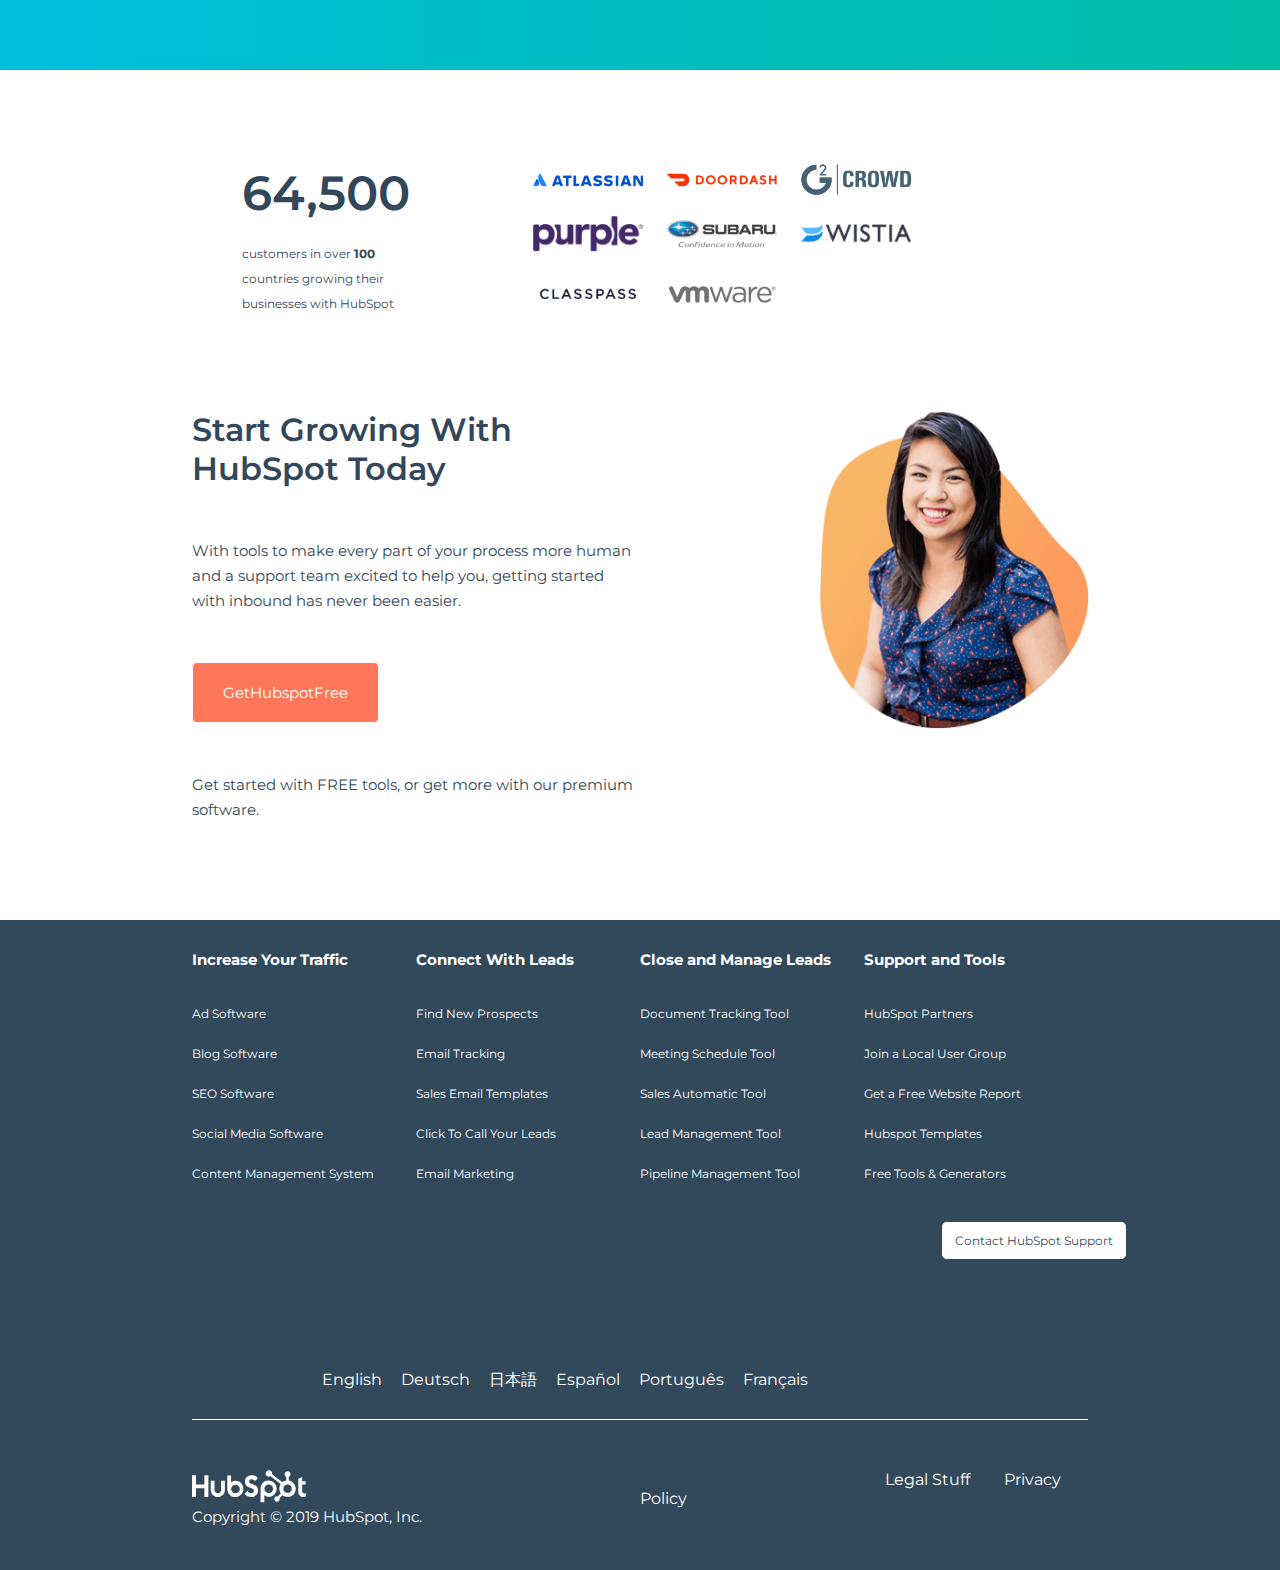
==== commit d72374ef: "Footer complete" ====
--- a/index.html
+++ b/index.html
@@ -57,7 +57,7 @@
                 <div class="s_head">
                     <h1 class="t_head"><strong>There's a better way to grow</strong></h1><br>
                     <p class="p_head">Marketing,sales and service software that helps your business grow without compromise. Because "good for the business" should also mean "good for the customer</p><br>
-                    <span class="span_head">GetHubspotFree</span><br>
+                    <a class="span_head" href="">GetHubspotFree</a><br>
                     <p class="sp_head">Get started with FREE tools, and upgrade as you grow</p>
                     
                 </div>
@@ -295,6 +295,81 @@
 
     <!-- Footer -->
     <footer>
+        <section class="utility">
+            <div class="listfooter clearfix">
+                <div class="footdiv">
+                    <h3 class="hfoot">Increase Your Traffic</h3>
+                    <ul>
+                        <li><a href="">Ad Software</a></li>
+                        <li><a href="">Blog Software</a></li>
+                        <li><a href="">SEO Software</a></li>
+                        <li><a href="">Social Media Software</a></li>
+                        <li><a href="">Content Management System</a></li>
+                    </ul>
+                </div>
+                <div class="footdiv">
+                    <h3 class="hfoot">Connect With Leads</h3>
+                    <ul>
+                        <li><a href="">Find New Prospects</a></li>
+                        <li><a href="">Email Tracking</a></li>
+                        <li><a href="">Sales Email Templates</a></li>
+                        <li><a href="">Click To Call Your Leads</a></li>
+                        <li><a href="">Email Marketing</a></li>
+                    </ul>
+                </div>
+                <div class="footdiv">
+                    <h3 class="hfoot">Close and Manage Leads</h3>
+                    <ul>
+                        <li><a href="">Document Tracking Tool</a></li>
+                        <li><a href="">Meeting Schedule Tool</a></li>
+                        <li><a href="">Sales Automatic Tool</a></li>
+                        <li><a href="">Lead Management Tool</a></li>
+                        <li><a href="">Pipeline Management Tool</a></li>
+                    </ul>
+                </div>
+                <div class="footdiv">
+                    <h3 class="hfoot">Support and Tools</h3>
+                    <ul>
+                        <li><a href="">HubSpot Partners</a></li>
+                        <li><a href="">Join a Local User Group</a></li>
+                        <li><a href="">Get a Free Website Report</a></li>
+                        <li><a href="">Hubspot Templates</a></li>
+                        <li><a href="">Free Tools & Generators</a></li>
+                    </ul>
+                </div>
+            </div>
+            <div class="contactdiv">
+                <div class="socialdiv">
+                    <div class="divsupport"><a class="support" href="">Contact HubSpot Support</a></div>
+                    <a href=""><i class="fab fa-facebook-f socialicon"></i></a>
+                    <a href=""><i class="fab fa-instagram socialicon"></i></a>
+                    <a href=""><i class="fab fa-youtube socialicon"></i></a>
+                    <a href=""><i class="fab fa-twitter socialicon"></i></a>
+                    <a href=""><i class="fab fa-linkedin-in socialicon"></i></a>
+                </div>
+                <div class="divlang">
+                    <ul>
+                        <li><a href="">English</a></li>
+                        <li><a href="">Deutsch</a></li>
+                        <li><a href="">日本語</a></li>
+                        <li><a href="">Español</a></li>
+                        <li><a href="">Português</a></li>
+                        <li><a href="">Français</a></li>
+                    </ul>
+                </div>
+            </div>
+            <div class="lastfooter clearfix">
+                <div class="firstfoot">
+                    <img src="./Asset/IMG/logo-white.svg" alt="Logo white"><br>
+                    <p class="pfoot">Copyright &copy; 2019 HubSpot, Inc.</p>
+                </div>
+                <div class="secondfoot">
+                    <span class="footspan">Legal Stuff</span>
+                    <span>Privacy Policy</span>
+                </div>
+            </div>
+
+        </section>
 
     </footer>
     <!-- /Footer -->
--- a/Asset/style.css
+++ b/Asset/style.css
@@ -35,6 +35,7 @@
 .first_head{
     height: 80px;
     background-color: #F4F9FD;
+    border-bottom: 1px solid #33475B;
 }
 
 ul li a{
@@ -136,7 +137,6 @@
 .main_head{
     height: 700px;
     background-image: url(./IMG/jumbotron.png);
-    background-size: 100% 700px;
     background-repeat: no-repeat;
     background-position: right;
     position: relative;
@@ -167,11 +167,12 @@
     background-color: #FE775A;
     border: 1px solid white;
     border-radius: 5px;
+    text-decoration: none;
 }
 
 .sp_head{
     font-size: small;
-    margin-top: 40px;
+    margin-top: 60px;
 }
 
 .hl_head{
@@ -515,7 +516,6 @@
     position: relative;
     border-bottom: 1px solid white;
     border-right: 1px solid white;
-    
 }
 
 .imgtableblog{
@@ -702,6 +702,117 @@
 
 /* Footer */
 
-
+footer{
+    height: 650px;
+    background-color: #32495B;
+}
+
+.listfooter{
+    width: 100%;
+    height: 300px;
+}
+
+.footdiv{
+    float: left;
+    height: 100%;
+    width: 25%;
+}
+
+.listfooter h3, .listfooter ul, .listfooter li, .listfooter a{
+    color: white;
+}
+
+.listfooter h3{
+    margin-top: 30px;
+    margin-bottom: 25px;
+    font-size: 15px;
+}
+
+.listfooter ul, .listfooter li, .listfooter a{
+    list-style: none;
+    font-size: 12px;
+    line-height: 40px;
+}
+
+.contactdiv{
+    height: 200px;
+    color: white;
+}
+
+.socialdiv{
+    width: 200px;
+    height: 100px;
+    margin-left: 750px;
+}
+
+.divsupport{
+    margin-bottom: 25px;
+    padding-top: 10px;
+}
+
+.support{
+    color: #32495B;
+    font-size: 12px;
+    padding: 10px 12px;
+    background-color: white;
+    border: 1px solid white;
+    border-radius: 5px;
+    text-decoration: none;
+}
+
+.socialicon{
+    color: white;
+    letter-spacing: 20px;
+}
+
+.divlang{
+    width: 100%;
+    height: 100px;
+    display: inline-block;
+    text-align: center;
+    border-bottom: 1px solid white;
+    word-spacing: 15px;
+    padding-right: 150px;
+    padding-top: 50px;
+}
+
+.divlang ul, .divlang li, .divlang a{
+    display: inline-block;
+    color: white;
+}
+
+.lastfooter{
+    height: 150px;
+    width: 100%;
+}
+
+.firstfoot{
+    height: 100%;
+    width: 50%;
+    float: left;
+    color: white;
+    padding-top: 50px;
+}
+
+.pfoot{
+    color: white;
+    font-size: 15px;
+}
+
+.secondfoot{
+    height: 100%;
+    width: 50%;
+    float: left;
+    padding-top: 50px;
+}
+
+.secondfoot span{
+    color: white;
+    padding: 15px;
+}
+
+.footspan{
+    margin-left: 230px;
+}
 
 /* ******************* */